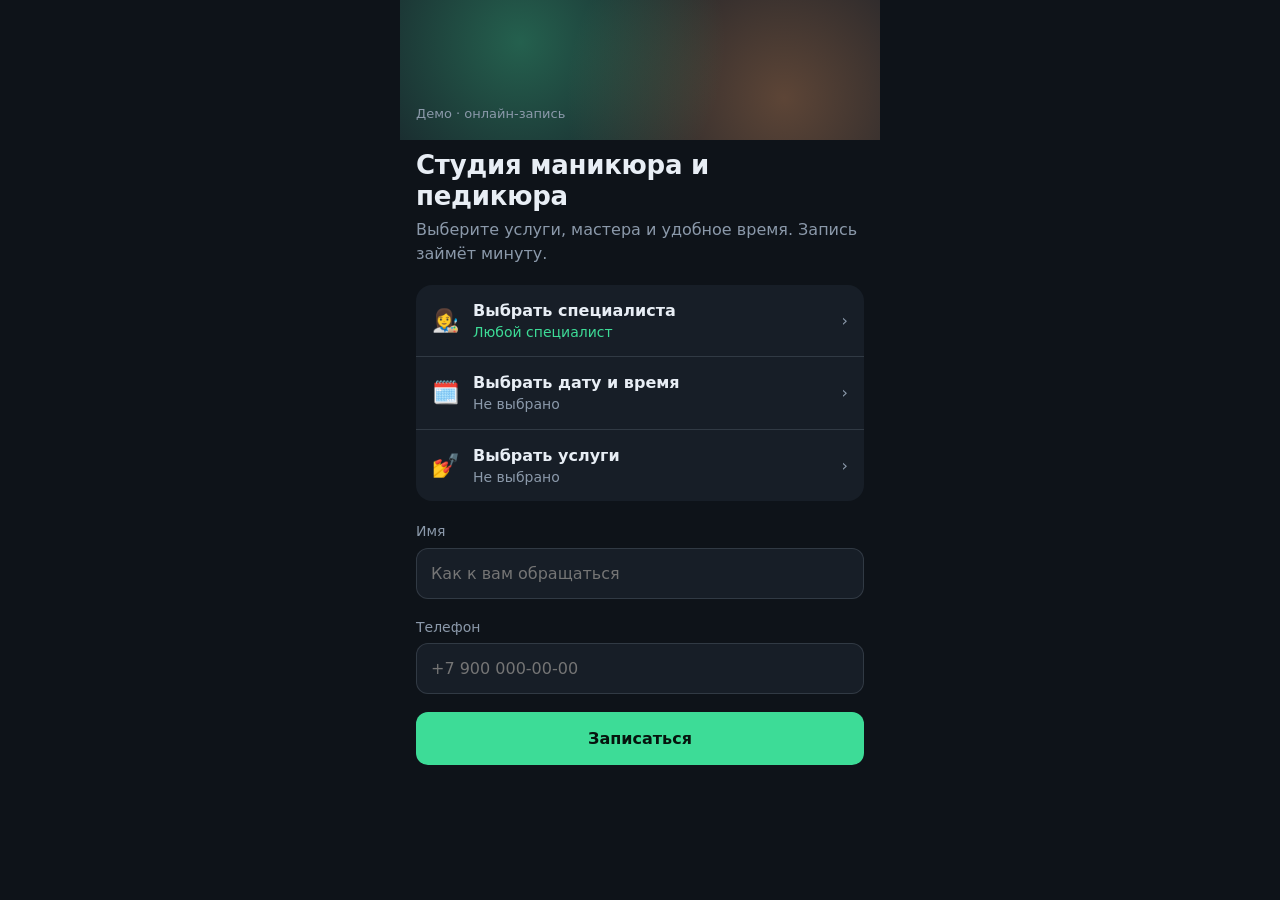
==== nails/index.html @ 951ab7d0 "Демо записи на маникюр и педикюр с реальным прайсом (без названия салона) Co-Authored-By: Claude Son" ====
<!doctype html>
<html lang="ru">
<head>
  <meta charset="utf-8">
  <meta name="viewport" content="width=device-width, initial-scale=1, maximum-scale=1, user-scalable=no">
  <title>Демо: запись на маникюр и педикюр</title>
  <script src="https://telegram.org/js/telegram-web-app.js"></script>
  <link rel="stylesheet" href="../shared/base.css">
</head>
<body>
  <main class="app">

    <!-- Главное меню записи -->
    <section data-screen="menu">
      <div class="cover">Демо · онлайн-запись</div>
      <header class="head">
        <h1>Студия маникюра и педикюра</h1>
        <p>Выберите услуги, мастера и удобное время. Запись займёт минуту.</p>
      </header>

      <div class="menu">
        <button class="menu__row" type="button" data-go="master">
          <span class="menu__icon">👩‍🎨</span>
          <span class="menu__main"><span class="menu__title">Выбрать специалиста</span><span class="menu__value" id="vMaster" style="display:block"></span></span>
          <span class="menu__arrow">›</span>
        </button>
        <button class="menu__row" type="button" data-go="when">
          <span class="menu__icon">🗓️</span>
          <span class="menu__main"><span class="menu__title">Выбрать дату и время</span><span class="menu__value" id="vWhen" style="display:block"></span></span>
          <span class="menu__arrow">›</span>
        </button>
        <button class="menu__row" type="button" data-go="services">
          <span class="menu__icon">💅</span>
          <span class="menu__main"><span class="menu__title">Выбрать услуги</span><span class="menu__value" id="vServices" style="display:block"></span></span>
          <span class="menu__arrow">›</span>
        </button>
      </div>

      <form class="form" id="form" autocomplete="off" novalidate style="margin-top:20px">
        <label class="field">
          <span>Имя</span>
          <input class="input" id="name" type="text" maxlength="40" placeholder="Как к вам обращаться">
        </label>
        <label class="field">
          <span>Телефон</span>
          <input class="input" id="phone" type="tel" inputmode="tel" maxlength="20" placeholder="+7 900 000-00-00">
        </label>
        <p class="error" id="error" hidden></p>
        <button class="submit" type="submit">Записаться</button>
      </form>
    </section>

    <!-- Выбор специалиста -->
    <section data-screen="master" hidden>
      <button class="back" type="button" data-go="menu">‹ Назад</button>
      <header class="head"><h1>Специалист</h1></header>
      <div class="pick-list" id="masters"></div>
    </section>

    <!-- Выбор услуг -->
    <section data-screen="services" hidden>
      <button class="back" type="button" data-go="menu">‹ Назад</button>
      <header class="head"><h1>Услуги</h1><p>Можно выбрать несколько.</p></header>
      <div class="pick-list" id="services"></div>
      <div class="total">
        <div class="total__inner">
          <div class="total__sum" id="servicesSum">Ничего не выбрано</div>
          <button class="submit" type="button" data-go="menu">Готово</button>
        </div>
      </div>
    </section>

    <!-- Выбор даты и времени -->
    <section data-screen="when" hidden>
      <button class="back" type="button" data-go="menu">‹ Назад</button>
      <header class="head"><h1>Дата и время</h1></header>
      <div class="form">
        <div class="field"><span>День</span><div class="chips" id="days"></div></div>
        <div class="field"><span>Время</span><div class="chips" id="times"></div></div>
        <button class="submit" type="button" data-go="menu">Готово</button>
      </div>
    </section>

    <!-- Результат -->
    <section data-screen="done" hidden>
      <header class="head">
        <span class="badge badge--ok">Готово</span>
        <h1>Вы записаны</h1>
        <p>Клиент видит подтверждение. А вот что в этот момент получает администратор салона в Telegram:</p>
      </header>

      <div class="message" id="message" aria-live="polite"></div>
      <p class="note">Демо-режим: данные никуда не отправляются, всё показано только на вашем телефоне.</p>

      <div class="actions">
        <a class="submit" href="https://t.me/teeeIegram" target="_blank" rel="noopener">Хочу такое для моей студии</a>
        <button class="ghost" id="again" type="button">Записаться ещё раз</button>
      </div>
    </section>

  </main>

  <script src="../shared/core.js"></script>
  <script src="app.js"></script>
</body>
</html>
---- shared/base.css ----
/* Общие стили всех демо. Цвета берутся из темы Telegram, в браузере используются запасные значения. */
:root {
  --bg: var(--tg-theme-bg-color, #0e1319);
  --card: var(--tg-theme-secondary-bg-color, #171e27);
  --text: var(--tg-theme-text-color, #e8eef5);
  --muted: var(--tg-theme-hint-color, #8b99aa);
  --accent: var(--tg-theme-button-color, #3ddc97);
  --accent-text: var(--tg-theme-button-text-color, #06140e);
  --line: rgba(128, 140, 155, 0.25);
  --danger: #ff6b6b;
}

* { box-sizing: border-box; margin: 0; padding: 0; -webkit-tap-highlight-color: transparent; }

body {
  background: var(--bg);
  color: var(--text);
  font-family: -apple-system, "SF Pro Text", system-ui, sans-serif;
  font-size: 16px;
  line-height: 1.45;
}

.app { max-width: 480px; margin: 0 auto; padding: 20px 16px 120px; }
[hidden] { display: none !important; }

/* Заголовок экрана */
.head { margin-bottom: 20px; }
.head h1 { font-size: 26px; line-height: 1.2; margin: 10px 0 6px; letter-spacing: -0.01em; }
.head p { color: var(--muted); }

.badge {
  display: inline-block;
  font-size: 12px;
  font-weight: 700;
  padding: 3px 10px;
  border-radius: 999px;
  background: rgba(255, 159, 90, 0.16);
  color: #ff9f5a;
}
.badge--ok { background: rgba(61, 220, 151, 0.16); color: #3ddc97; }

/* Форма */
.form { display: flex; flex-direction: column; gap: 18px; }
.field { display: flex; flex-direction: column; gap: 6px; }
.field > span { font-size: 14px; color: var(--muted); }

.input {
  width: 100%;
  background: var(--card);
  color: var(--text);
  border: 1px solid var(--line);
  border-radius: 12px;
  padding: 13px 14px;
  font: inherit;
  outline: none;
  resize: none;
  appearance: none;
}
.input:focus { border-color: var(--accent); }
.input.is-bad { border-color: var(--danger); }

/* Кнопки-«чипы» для выбора */
.chips { display: flex; flex-wrap: wrap; gap: 8px; }
.chip {
  border: 1px solid var(--line);
  background: var(--card);
  color: var(--text);
  font: inherit;
  font-size: 15px;
  padding: 9px 16px;
  border-radius: 999px;
}
.chip.is-active { background: var(--accent); color: var(--accent-text); border-color: var(--accent); }
.chip:disabled { opacity: 0.35; text-decoration: line-through; }

.error { color: var(--danger); font-size: 14px; }

.submit {
  display: block;
  width: 100%;
  text-align: center;
  text-decoration: none;
  border: 0;
  background: var(--accent);
  color: var(--accent-text);
  font: inherit;
  font-weight: 700;
  padding: 15px;
  border-radius: 12px;
}
.submit:active { opacity: 0.8; }

.ghost {
  width: 100%;
  border: 1px solid var(--line);
  background: transparent;
  color: var(--text);
  font: inherit;
  padding: 14px;
  border-radius: 12px;
}

/* Каталог товаров (цветы) */
.products { display: flex; flex-direction: column; gap: 10px; }
.product { display: flex; align-items: center; gap: 12px; background: var(--card); border-radius: 16px; padding: 12px 14px; }
.product__icon { font-size: 34px; }
.product__main { flex: 1; min-width: 0; }
.product__name { font-weight: 700; }
.product__desc { color: var(--muted); font-size: 13px; }
.product__price { font-weight: 700; margin-top: 2px; }
.stepper { display: flex; align-items: center; gap: 10px; }
.stepper button {
  width: 34px; height: 34px;
  border-radius: 50%;
  border: 1px solid var(--line);
  background: transparent;
  color: var(--text);
  font: inherit;
  font-size: 18px;
}
.stepper output { min-width: 16px; text-align: center; font-weight: 700; }

/* Нижняя панель с итогом */
.total {
  position: fixed;
  left: 0; right: 0; bottom: 0;
  background: var(--bg);
  border-top: 1px solid var(--line);
  padding: 12px 16px calc(12px + env(safe-area-inset-bottom));
}
.total__inner { max-width: 480px; margin: 0 auto; display: flex; align-items: center; justify-content: space-between; gap: 14px; }
.total__sum { font-size: 13px; color: var(--muted); }
.total__sum b { display: block; font-size: 20px; color: var(--text); }
.total .submit { width: auto; flex: 1; }

/* Сообщение, которое получает владелец */
.message {
  background: var(--card);
  border: 1px solid var(--line);
  border-radius: 18px;
  padding: 16px 18px;
  animation: pop 0.45s ease-out both;
}
.message__head { display: flex; justify-content: space-between; font-size: 13px; color: var(--muted); margin-bottom: 10px; }
.message__bot { color: var(--accent); font-weight: 700; }
.message__title { font-weight: 700; margin-bottom: 8px; }
.message__list { list-style: none; font-size: 15px; margin-bottom: 12px; }
.message__list li { margin-bottom: 2px; }
.message__list span { color: var(--muted); }
.message__done { font-size: 14px; color: var(--accent); border-top: 1px solid var(--line); padding-top: 10px; }

.note { color: var(--muted); font-size: 13px; margin: 14px 2px 18px; }
.actions { display: flex; flex-direction: column; gap: 10px; }

@keyframes pop {
  from { opacity: 0; transform: translateY(12px); }
  to   { opacity: 1; transform: none; }
}

/* Витрина со всеми демо */
.hub { display: flex; flex-direction: column; gap: 12px; }
.hub__card {
  display: flex; align-items: center; gap: 14px;
  background: var(--card);
  border: 1px solid var(--line);
  border-radius: 18px;
  padding: 16px;
  color: var(--text);
  text-decoration: none;
}
.hub__card:active { opacity: 0.8; }
.hub__icon { font-size: 34px; }
.hub__name { font-weight: 700; }
.hub__desc { color: var(--muted); font-size: 14px; }

/* Меню записи в салон: обложка, строки-входы, списки выбора */
.cover {
  height: 140px;
  margin: -20px -16px 0;
  background: radial-gradient(circle at 25% 30%, rgba(61, 220, 151, 0.35), transparent 55%),
              radial-gradient(circle at 80% 70%, rgba(255, 159, 90, 0.3), transparent 55%),
              var(--card);
  display: flex; align-items: flex-end; padding: 16px;
  font-size: 13px; color: var(--muted);
}
.menu { list-style: none; background: var(--card); border-radius: 16px; overflow: hidden; }
.menu__row {
  display: flex; align-items: center; gap: 14px; width: 100%;
  background: transparent; border: 0; border-bottom: 1px solid var(--line);
  color: var(--text); font: inherit; text-align: left; padding: 14px 16px;
}
.menu__row:last-child { border-bottom: 0; }
.menu__icon { font-size: 22px; }
.menu__main { flex: 1; min-width: 0; }
.menu__title { font-weight: 600; }
.menu__value { color: var(--muted); font-size: 14px; white-space: nowrap; overflow: hidden; text-overflow: ellipsis; }
.menu__value.is-set { color: var(--accent); }
.menu__arrow { color: var(--muted); }

.back { background: transparent; border: 0; color: var(--accent); font: inherit; padding: 0 0 12px; }

.pick-list { display: flex; flex-direction: column; gap: 8px; }
.pick {
  display: flex; align-items: center; gap: 12px; width: 100%;
  background: var(--card); border: 1px solid transparent; border-radius: 14px;
  color: var(--text); font: inherit; text-align: left; padding: 12px 14px;
}
.pick.is-active { border-color: var(--accent); }
.pick__icon { font-size: 28px; }
.pick__main { flex: 1; min-width: 0; }
.pick__name { font-weight: 600; }
.pick__sub { color: var(--muted); font-size: 13px; }
.pick__side { font-weight: 700; white-space: nowrap; }
.pick__check { width: 22px; height: 22px; border-radius: 50%; border: 2px solid var(--line); display: grid; place-items: center; font-size: 13px; color: var(--accent-text); }
.pick.is-active .pick__check { background: var(--accent); border-color: var(--accent); }

/* Заголовок группы в длинном списке услуг */
.group { color: var(--muted); font-size: 13px; text-transform: uppercase; letter-spacing: 0.04em; margin: 14px 4px 2px; }
.group:first-child { margin-top: 0; }
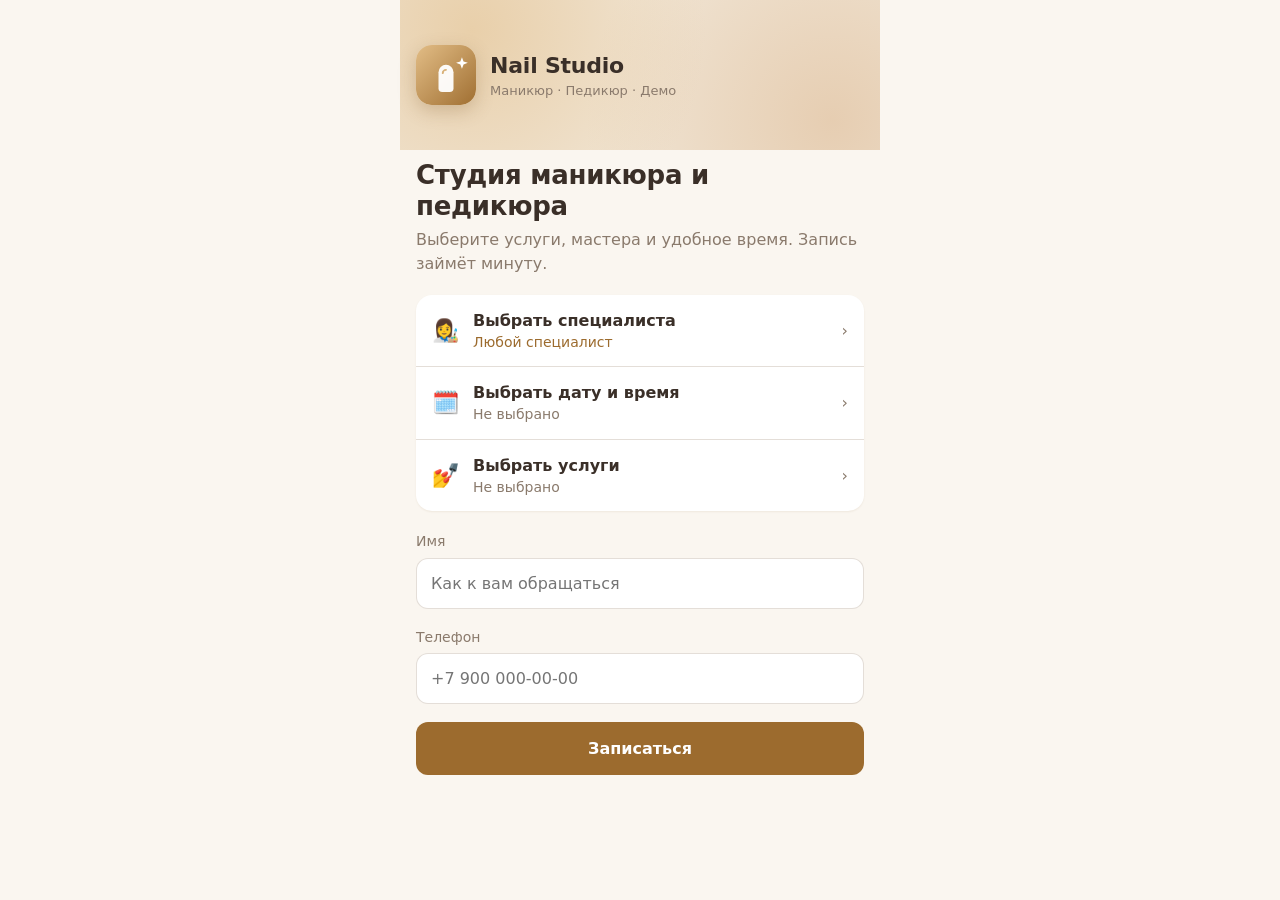
==== commit 9dcae8cb: "Студия маникюра: бежево-золотая тема, свой логотип, вкладки маникюр и педикюр Co-Authored-By: Claude" ====
--- a/nails/index.html
+++ b/nails/index.html
@@ -5,14 +5,21 @@
   <meta name="viewport" content="width=device-width, initial-scale=1, maximum-scale=1, user-scalable=no">
   <title>Демо: запись на маникюр и педикюр</title>
   <script src="https://telegram.org/js/telegram-web-app.js"></script>
+  <link rel="icon" href="logo.svg" type="image/svg+xml">
   <link rel="stylesheet" href="../shared/base.css">
+  <link rel="stylesheet" href="theme.css">
 </head>
 <body>
   <main class="app">
 
     <!-- Главное меню записи -->
     <section data-screen="menu">
-      <div class="cover">Демо · онлайн-запись</div>
+      <div class="cover">
+        <div class="brand">
+          <img src="logo.svg" alt="" width="60" height="60">
+          <div><div class="brand__name">Nail Studio</div><div class="brand__tag">Маникюр · Педикюр · Демо</div></div>
+        </div>
+      </div>
       <header class="head">
         <h1>Студия маникюра и педикюра</h1>
         <p>Выберите услуги, мастера и удобное время. Запись займёт минуту.</p>
@@ -60,7 +67,8 @@
     <!-- Выбор услуг -->
     <section data-screen="services" hidden>
       <button class="back" type="button" data-go="menu">‹ Назад</button>
-      <header class="head"><h1>Услуги</h1><p>Можно выбрать несколько.</p></header>
+      <header class="head"><h1>Услуги</h1><p>Можно выбрать несколько, в том числе из обеих вкладок.</p></header>
+      <div class="tabs" id="tabs"></div>
       <div class="pick-list" id="services"></div>
       <div class="total">
         <div class="total__inner">
--- a/shared/base.css
+++ b/shared/base.css
@@ -217,3 +217,13 @@
 /* Заголовок группы в длинном списке услуг */
 .group { color: var(--muted); font-size: 13px; text-transform: uppercase; letter-spacing: 0.04em; margin: 14px 4px 2px; }
 .group:first-child { margin-top: 0; }
+
+/* Вкладки-переключатель (например, маникюр и педикюр) */
+.tabs {
+  position: sticky; top: 0; z-index: 5;
+  display: grid; grid-template-columns: 1fr 1fr; gap: 4px;
+  background: var(--card); border-radius: 14px; padding: 4px;
+  margin: 0 0 14px; box-shadow: 0 0 0 8px var(--bg);
+}
+.tab { border: 0; background: transparent; color: var(--muted); font: inherit; font-weight: 600; padding: 11px 8px; border-radius: 11px; }
+.tab.is-active { background: var(--accent); color: var(--accent-text); }
--- a/nails/theme.css
+++ b/nails/theme.css
@@ -0,0 +1,32 @@
+/* Тёплая бежево-золотая палитра студии. Подключается после base.css и заменяет цвета темы Telegram. */
+:root {
+  --bg: #faf6f0;
+  --card: #ffffff;
+  --text: #3a2f28;
+  --muted: #8a7a6c;
+  --accent: #9c6b2e;
+  --accent-text: #ffffff;
+  --line: rgba(120, 90, 60, 0.2);
+  --danger: #c4493f;
+}
+
+.cover {
+  height: 150px;
+  align-items: center;
+  gap: 14px;
+  background: radial-gradient(circle at 15% 20%, rgba(226, 189, 134, 0.55), transparent 55%),
+              radial-gradient(circle at 90% 80%, rgba(210, 160, 110, 0.35), transparent 55%),
+              #f1e6d6;
+  color: var(--text);
+}
+.brand { display: flex; align-items: center; gap: 14px; }
+.brand img { width: 60px; height: 60px; border-radius: 16px; box-shadow: 0 6px 18px rgba(120, 80, 30, 0.25); }
+.brand__name { font-size: 22px; font-weight: 800; letter-spacing: -0.01em; }
+.brand__tag { font-size: 13px; color: var(--muted); }
+
+.badge { background: rgba(156, 107, 46, 0.14); color: var(--accent); }
+.badge--ok { background: rgba(61, 140, 90, 0.14); color: #2f7a4d; }
+.message { box-shadow: 0 8px 24px rgba(120, 80, 30, 0.1); }
+.message__bot, .message__done { color: var(--accent); }
+.menu, .pick, .product { box-shadow: 0 1px 2px rgba(120, 80, 30, 0.08); }
+.input { background: #fff; }
